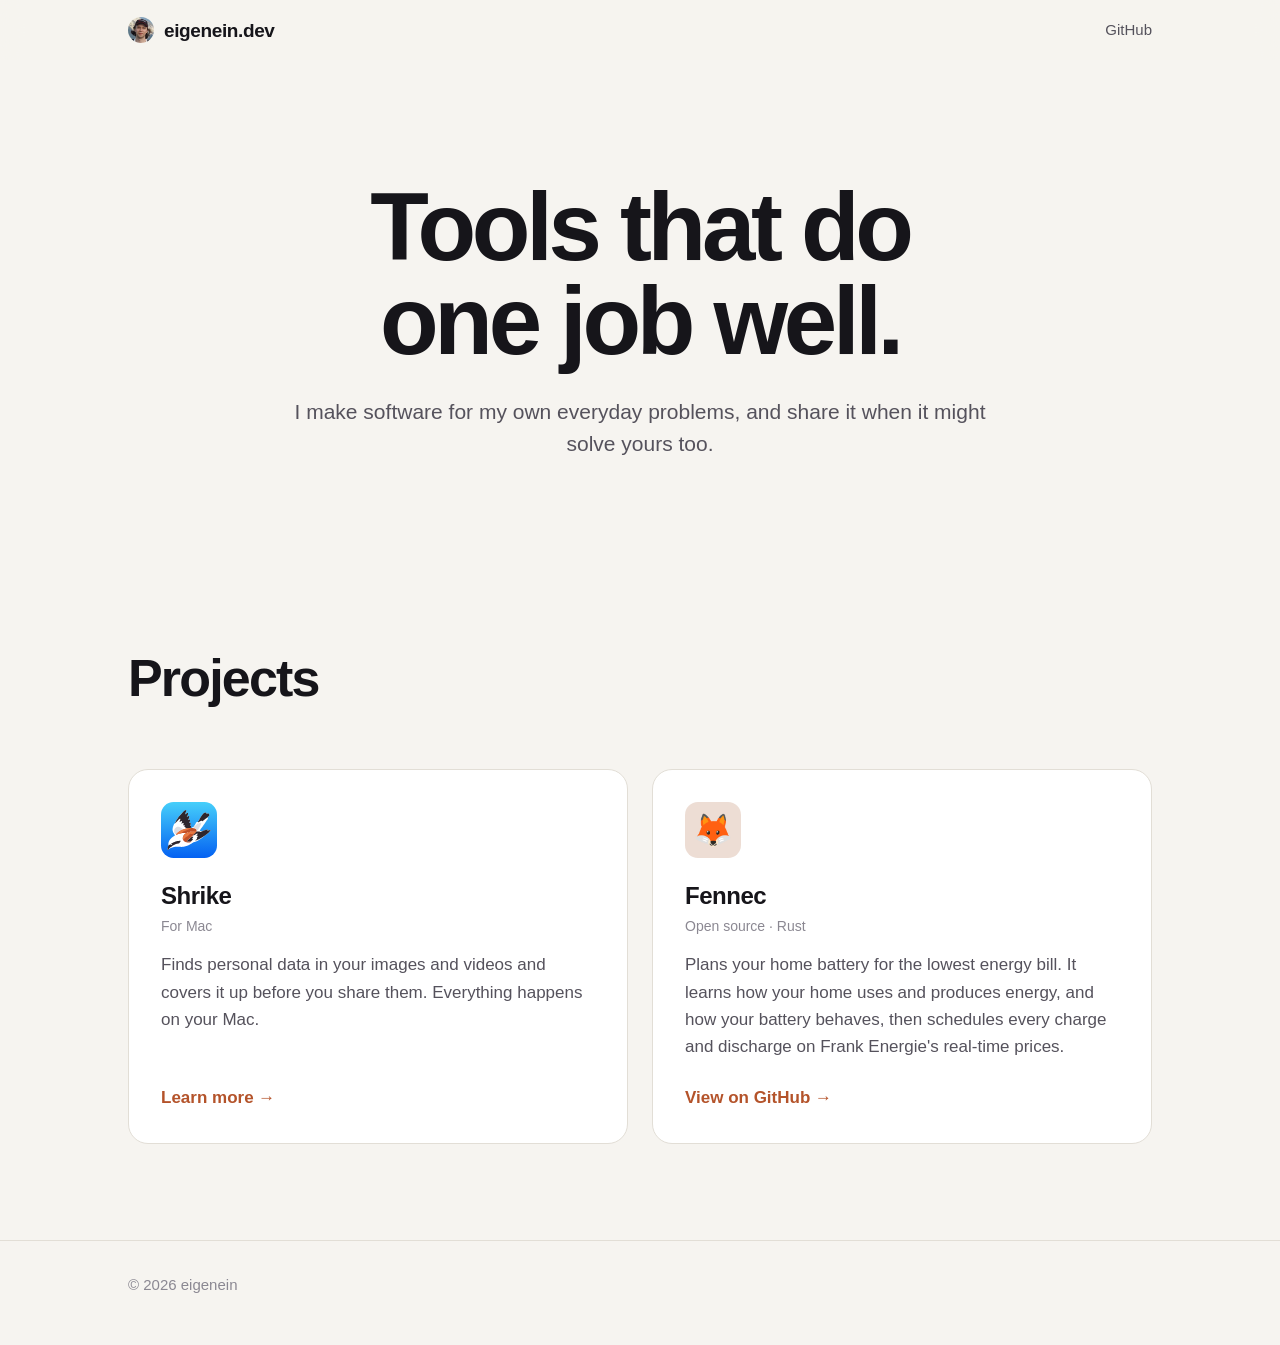
==== index.html @ 50143652 "Add the eigenein.dev home page Split style.css into the shared site theme at the root and Shrike's o" ====
<!DOCTYPE html>
<html lang="en">
  <head>
    <meta charset="utf-8">
    <meta name="viewport" content="width=device-width, initial-scale=1">
    <meta name="color-scheme" content="light dark">
    <meta name="description" content="Tools that do one job well, by eigenein: Shrike for the Mac and Fennec for home batteries.">
    <meta name="theme-color" content="#f6f4f0" media="(prefers-color-scheme: light)">
    <meta name="theme-color" content="#121115" media="(prefers-color-scheme: dark)">
    <title>eigenein.dev</title>
    <link rel="icon" href="favicon.ico" sizes="16x16 32x32 48x48">
    <link rel="apple-touch-icon" href="apple-touch-icon.png" sizes="180x180">
    <link rel="stylesheet" href="/style.css">
    <style>
      .tile-icon img {
        width: 100%;
        height: 100%;
      }

      .avatar {
        border-radius: 50%;
      }

      .tile-icon.fennec {
        background: color-mix(in srgb, var(--accent) 14%, var(--paper));
        font-size: 32px;
        line-height: 1;
      }
    </style>
  </head>
  <body>
    <a class="skip" href="#main">Skip to content</a>

    <header class="bar">
      <div class="wrap">
        <a class="wordmark" href="#top" aria-label="eigenein.dev, back to top">
          <img class="mark avatar" src="avatar.webp" width="26" height="26" alt="">
          eigenein.dev
        </a>
        <nav aria-label="Elsewhere">
          <a href="https://github.com/eigenein">GitHub</a>
        </nav>
      </div>
    </header>

    <main id="main">
      <section class="hero" id="top">
        <div class="wrap">
          <h1>Tools that do one job well.</h1>
          <p class="lede">
            I make software for my own everyday problems, and share it when it might solve yours too.
          </p>
        </div>
      </section>

      <section class="section" aria-labelledby="projects-title">
        <div class="wrap">
          <div class="section-head">
            <h2 id="projects-title">Projects</h2>
          </div>
          <ul class="tiles">
            <li>
              <a class="tile" href="/shrike/">
                <span class="tile-icon"><img src="/shrike/icon.svg" width="56" height="56" alt=""></span>
                <h3>Shrike</h3>
                <p class="meta">For Mac</p>
                <p>Finds personal data in your images and videos and covers it up before you share them. Everything happens on your Mac.</p>
                <span class="more">Learn more →</span>
              </a>
            </li>
            <li>
              <a class="tile" href="https://github.com/eigenein/fennec">
                <span class="tile-icon fennec" aria-hidden="true">🦊</span>
                <h3>Fennec</h3>
                <p class="meta">Open source · Rust</p>
                <p>Plans your home battery for the lowest energy bill. It learns how your home uses and produces energy, and how your battery behaves, then schedules every charge and discharge on Frank Energie's real-time prices.</p>
                <span class="more">View on GitHub →</span>
              </a>
            </li>
          </ul>
        </div>
      </section>
    </main>

    <footer class="foot">
      <div class="wrap">
        <p>© 2026 eigenein</p>
      </div>
    </footer>
  </body>
</html>
---- style.css ----
/* eigenein.dev theme: shared by every page. Page-specific styles live next to each page. */

/* Every page's theme-color metas repeat --paper: keep them in sync. */
:root {
  --paper: #f6f4f0;
  --paper-raised: #ffffff;
  --ink: #16151a;
  --ink-soft: #55525c;
  --ink-faint: #8b8892;
  --rule: #e2ded6;
  --accent: #b4532a;
  --shadow-card: 0 1px 2px rgb(0 0 0 / 0.06), 0 8px 24px -8px rgb(0 0 0 / 0.18);

  --font: ui-sans-serif, -apple-system, BlinkMacSystemFont, "SF Pro", "Inter", "Segoe UI", Roboto, sans-serif;
  --font-mono: ui-monospace, "SF Mono", SFMono-Regular, Menlo, Consolas, monospace;

  --gutter: clamp(20px, 5vw, 48px);
  --measure: 1120px;
  --section-space: clamp(56px, 8vw, 96px);
  --bar-height: 60px;
}

@media (prefers-color-scheme: dark) {
  :root {
    --paper: #121115;
    --paper-raised: #1b1a1f;
    --ink: #f1efeb;
    --ink-soft: #b3afb8;
    --ink-faint: #7d7983;
    --rule: #2a2830;
    --accent: #e8875c;
    --shadow-card: 0 1px 2px rgb(0 0 0 / 0.3), 0 8px 24px -8px rgb(0 0 0 / 0.5);
  }
}

/* Base */

*,
*::before,
*::after {
  box-sizing: border-box;
}

html {
  scroll-behavior: smooth;
  scroll-padding-top: calc(var(--bar-height) + 20px);
  -webkit-text-size-adjust: 100%;
}

body {
  margin: 0;
  background: var(--paper);
  color: var(--ink);
  font: 17px/1.6 var(--font);
  -webkit-font-smoothing: antialiased;
  text-rendering: optimizeLegibility;
}

a {
  color: var(--accent);
  text-decoration-thickness: 1px;
  text-underline-offset: 3px;
}

a:hover {
  text-decoration-thickness: 2px;
}

:focus-visible {
  outline: 2px solid var(--accent);
  outline-offset: 3px;
}

/* Round the ring around inline text only: boxes keep their own corners. */
a:focus-visible {
  border-radius: 4px;
}

.wrap {
  width: 100%;
  max-width: var(--measure);
  margin: 0 auto;
  padding: 0 var(--gutter);
}

.skip {
  position: absolute;
  left: -9999px;
}

.skip:focus {
  left: var(--gutter);
  top: 12px;
  z-index: 10;
  background: var(--ink);
  color: var(--paper);
  padding: 8px 14px;
  border-radius: 8px;
}

/* Top bar */

.bar {
  position: sticky;
  top: 0;
  z-index: 5;
  background: color-mix(in srgb, var(--paper) 82%, transparent);
  backdrop-filter: saturate(1.6) blur(14px);
  -webkit-backdrop-filter: saturate(1.6) blur(14px);
}

.bar .wrap {
  display: flex;
  align-items: center;
  justify-content: space-between;
  height: var(--bar-height);
}

.wordmark {
  display: inline-flex;
  align-items: center;
  gap: 10px;
  color: var(--ink);
  font: 650 19px/1 var(--font);
  letter-spacing: -0.02em;
  text-decoration: none;
}

.mark {
  width: 26px;
  height: 26px;
  flex: none;
}

.bar nav {
  display: flex;
  gap: clamp(16px, 3vw, 32px);
}

.bar nav a {
  color: var(--ink-soft);
  font-size: 15px;
  text-decoration: none;
}

.bar nav a:hover {
  color: var(--ink);
}

/* Hero */

.hero {
  padding: clamp(56px, 10vw, 120px) 0 clamp(48px, 8vw, 96px);
  text-align: center;
}

.eyebrow {
  margin: 0 0 20px;
  color: var(--accent);
  font: 600 13px/1 var(--font);
  letter-spacing: 0.14em;
  text-transform: uppercase;
}

.hero h1 {
  max-width: 14ch;
  margin: 0 auto;
  font: 700 clamp(44px, 8.4vw, 96px)/0.98 var(--font);
  letter-spacing: -0.045em;
  text-wrap: balance;
}

.lede {
  max-width: 34em;
  margin: 28px auto 0;
  color: var(--ink-soft);
  font-size: clamp(18px, 2.1vw, 21px);
  line-height: 1.5;
  text-wrap: pretty;
}

/* Sections */

.section {
  padding: var(--section-space) 0;
}

.section + .section {
  border-top: 1px solid var(--rule);
}

.section-head {
  max-width: 40em;
  margin-bottom: clamp(36px, 6vw, 64px);
}

.section-head h2 {
  margin: 0;
  font: 700 clamp(32px, 5vw, 52px)/1.04 var(--font);
  letter-spacing: -0.035em;
  text-wrap: balance;
}

.section-head :where(p) {
  margin: 18px 0 0;
  color: var(--ink-soft);
  font-size: 19px;
  text-wrap: pretty;
}

/* Tiles: a grid of cards, each one a single link */

.tiles {
  display: grid;
  grid-template-columns: repeat(auto-fit, minmax(min(100%, 340px), 1fr));
  gap: clamp(16px, 3vw, 24px);
  margin: 0;
  padding: 0;
  list-style: none;
}

.tile {
  display: flex;
  flex-direction: column;
  height: 100%;
  padding: clamp(24px, 4vw, 32px);
  border: 1px solid var(--rule);
  border-radius: 20px;
  background: var(--paper-raised);
  color: var(--ink);
  text-decoration: none;
  transition: border-color 0.2s, box-shadow 0.2s, transform 0.2s;
}

.tile:hover {
  border-color: color-mix(in srgb, var(--accent) 50%, var(--rule));
  box-shadow: var(--shadow-card);
  transform: translateY(-2px);
}

.tile:focus-visible {
  border-radius: 20px;
}

.tile-icon {
  display: grid;
  place-items: center;
  width: 56px;
  height: 56px;
  margin-bottom: 24px;
  flex: none;
  border-radius: 13px;
}

.tile h3 {
  margin: 0 0 4px;
  font: 650 24px/1.2 var(--font);
  letter-spacing: -0.02em;
}

.tile .meta {
  margin: 0 0 14px;
  color: var(--ink-faint);
  font-size: 14px;
}

.tile p {
  margin: 0;
  color: var(--ink-soft);
  text-wrap: pretty;
}

/* Pushed to the bottom so tiles of different lengths line their calls to action up. */
.tile .more {
  margin-top: auto;
  padding-top: 24px;
  color: var(--accent);
  font-weight: 550;
}

.tile:hover .more {
  text-decoration: underline;
  text-decoration-thickness: 2px;
  text-underline-offset: 3px;
}

/* Footer */

.foot {
  padding: 32px 0 48px;
  border-top: 1px solid var(--rule);
  color: var(--ink-faint);
  font-size: 15px;
}

.foot p {
  margin: 0;
}

@media (prefers-reduced-motion: reduce) {
  html {
    scroll-behavior: auto;
  }

  *,
  *::before,
  *::after {
    transition: none !important;
    animation: none !important;
  }
}
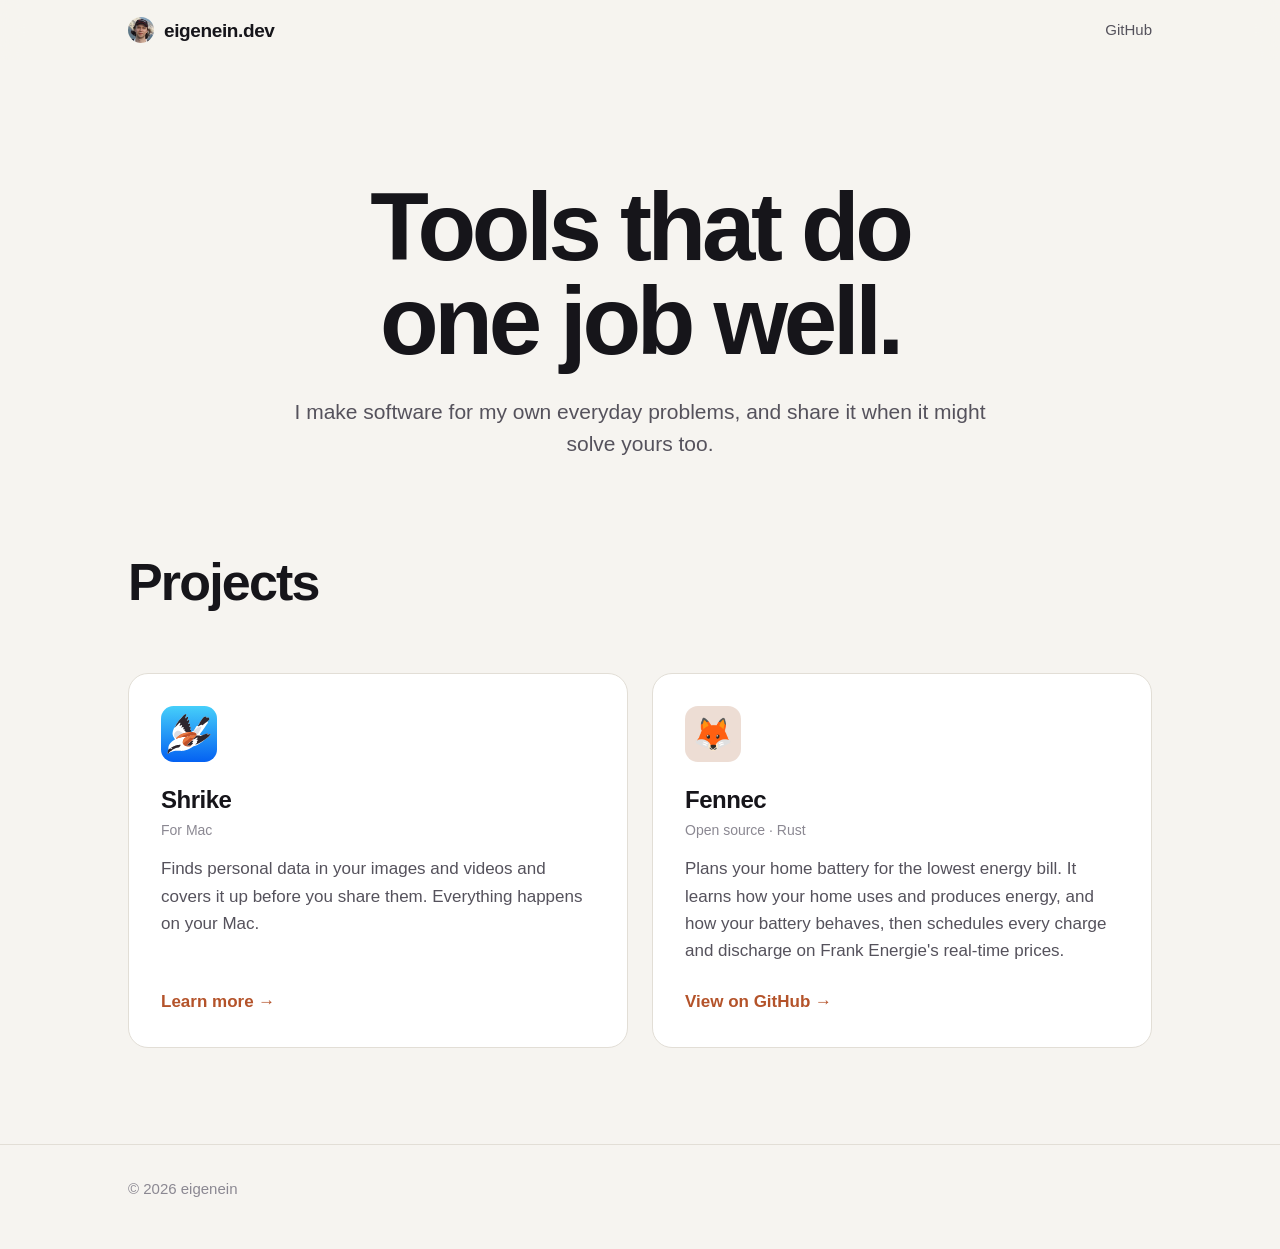
==== commit 97de944b: "Close the gap between the home page hero and the projects The home hero ends at the lede, so its bot" ====
--- a/index.html
+++ b/index.html
@@ -12,6 +12,11 @@
     <link rel="apple-touch-icon" href="apple-touch-icon.png" sizes="180x180">
     <link rel="stylesheet" href="/style.css">
     <style>
+      /* Unlike Shrike's, this hero ends at the lede, so its bottom padding would just stack on the section's and leave a void. */
+      .hero {
+        padding-bottom: 0;
+      }
+
       .tile-icon img {
         width: 100%;
         height: 100%;
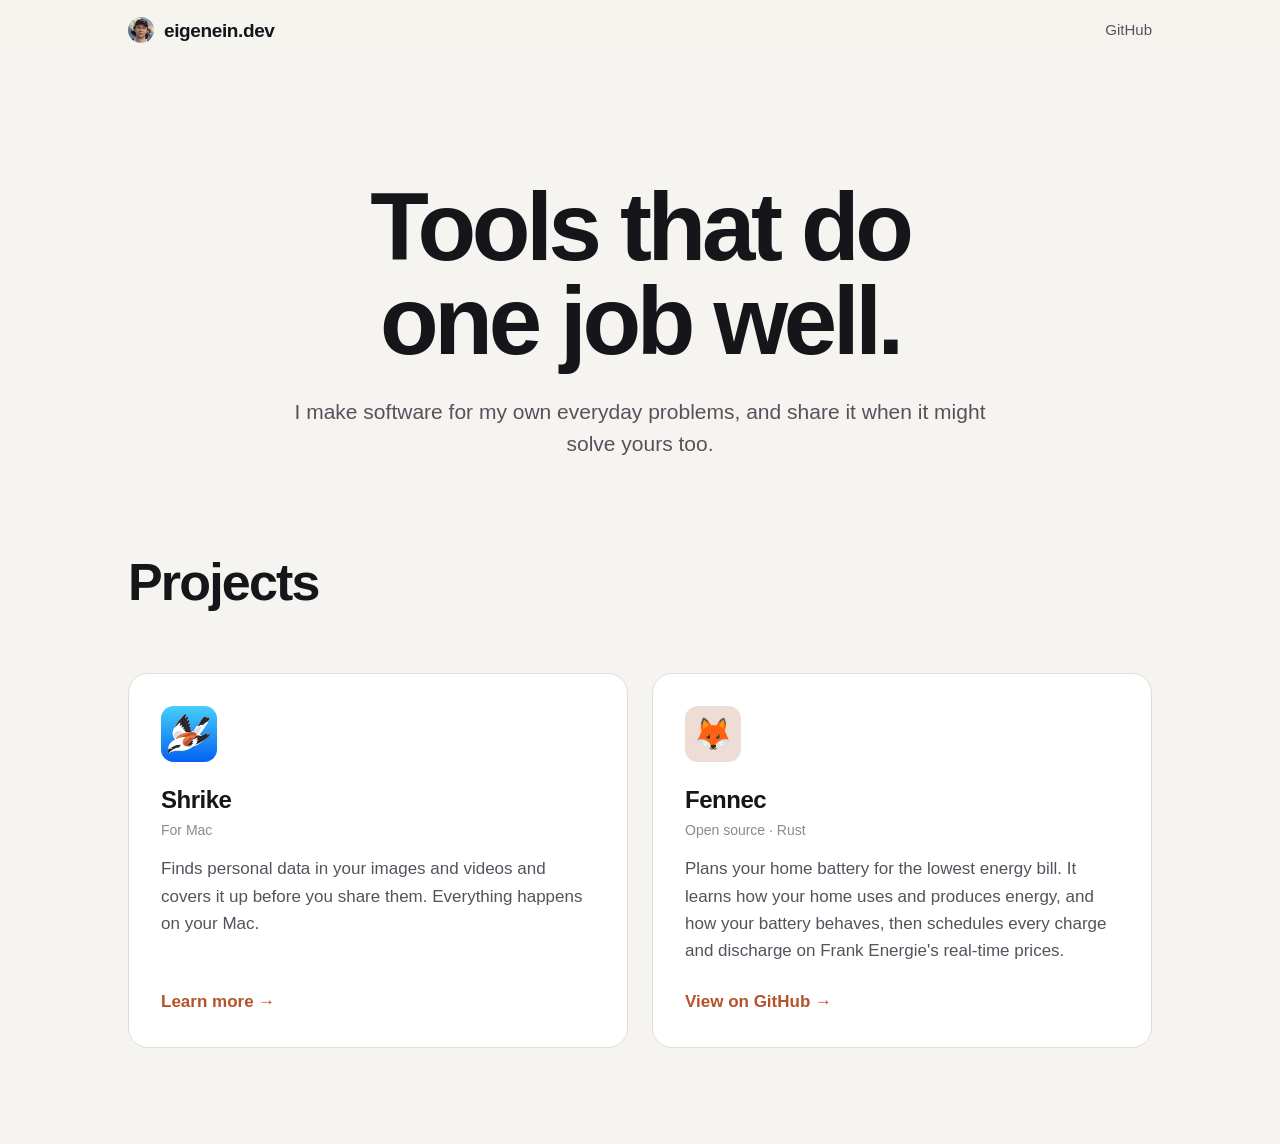
==== commit fa698b94: "Drop the lone copyright footer from the home page The fixed bar already links to GitHub, so the foot" ====
--- a/index.html
+++ b/index.html
@@ -86,11 +86,5 @@
         </div>
       </section>
     </main>
-
-    <footer class="foot">
-      <div class="wrap">
-        <p>© 2026 eigenein</p>
-      </div>
-    </footer>
   </body>
 </html>
--- a/style.css
+++ b/style.css
@@ -286,17 +286,6 @@
 
 /* Footer */
 
-.foot {
-  padding: 32px 0 48px;
-  border-top: 1px solid var(--rule);
-  color: var(--ink-faint);
-  font-size: 15px;
-}
-
-.foot p {
-  margin: 0;
-}
-
 @media (prefers-reduced-motion: reduce) {
   html {
     scroll-behavior: auto;
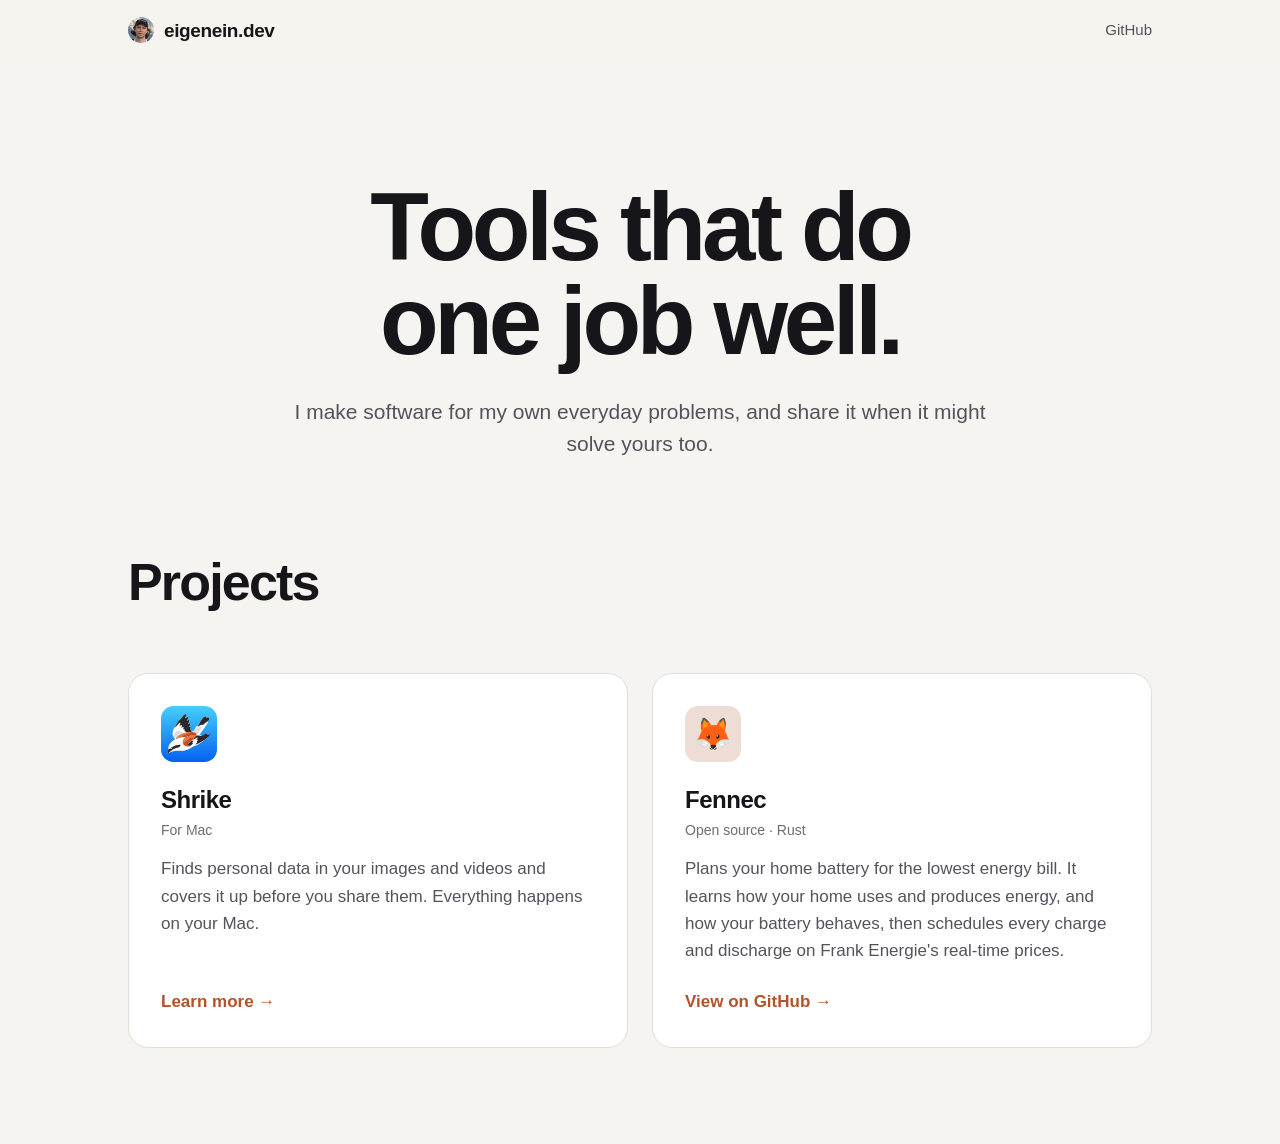
==== commit 5be47ae1: "Fix focus rings, contrast, and tile accessibility - Give the shared rounded focus ring zero specific" ====
--- a/index.html
+++ b/index.html
@@ -17,19 +17,93 @@
         padding-bottom: 0;
       }
 
+      .avatar {
+        border-radius: 50%;
+      }
+
+      /* Tiles: a grid of cards, each one a single link */
+
+      .tiles {
+        display: grid;
+        grid-template-columns: repeat(auto-fit, minmax(min(100%, 340px), 1fr));
+        gap: clamp(16px, 3vw, 24px);
+        margin: 0;
+        padding: 0;
+        list-style: none;
+      }
+
+      .tile {
+        display: flex;
+        flex-direction: column;
+        height: 100%;
+        padding: clamp(24px, 4vw, 32px);
+        border: 1px solid var(--rule);
+        border-radius: 20px;
+        background: var(--paper-raised);
+        color: var(--ink);
+        text-decoration: none;
+        transition: border-color 0.2s, box-shadow 0.2s, transform 0.2s;
+      }
+
+      .tile:hover,
+      .tile:focus-visible {
+        border-color: color-mix(in srgb, var(--accent) 50%, var(--rule));
+        box-shadow: var(--shadow-card);
+        transform: translateY(-2px);
+      }
+
+      .tile-icon {
+        display: grid;
+        place-items: center;
+        width: 56px;
+        height: 56px;
+        margin-bottom: 24px;
+        flex: none;
+        border-radius: 13px;
+      }
+
       .tile-icon img {
         width: 100%;
         height: 100%;
-      }
-
-      .avatar {
-        border-radius: 50%;
       }
 
       .tile-icon.fennec {
         background: color-mix(in srgb, var(--accent) 14%, var(--paper));
         font-size: 32px;
         line-height: 1;
+      }
+
+      .tile h3 {
+        margin: 0 0 4px;
+        font: 650 24px/1.2 var(--font);
+        letter-spacing: -0.02em;
+      }
+
+      .tile .meta {
+        margin: 0 0 14px;
+        color: var(--ink-faint);
+        font-size: 14px;
+      }
+
+      .tile p {
+        margin: 0;
+        color: var(--ink-soft);
+        text-wrap: pretty;
+      }
+
+      /* Pushed to the bottom so tiles of different lengths line their calls to action up. */
+      .tile .more {
+        margin-top: auto;
+        padding-top: 24px;
+        color: var(--accent);
+        font-weight: 550;
+      }
+
+      .tile:hover .more,
+      .tile:focus-visible .more {
+        text-decoration: underline;
+        text-decoration-thickness: 2px;
+        text-underline-offset: 3px;
       }
     </style>
   </head>
@@ -65,21 +139,21 @@
           </div>
           <ul class="tiles">
             <li>
-              <a class="tile" href="/shrike/">
+              <a class="tile" href="/shrike/" aria-labelledby="shrike-title shrike-more" aria-describedby="shrike-meta shrike-about">
                 <span class="tile-icon"><img src="/shrike/icon.svg" width="56" height="56" alt=""></span>
-                <h3>Shrike</h3>
-                <p class="meta">For Mac</p>
-                <p>Finds personal data in your images and videos and covers it up before you share them. Everything happens on your Mac.</p>
-                <span class="more">Learn more →</span>
+                <h3 id="shrike-title">Shrike</h3>
+                <p class="meta" id="shrike-meta">For Mac</p>
+                <p id="shrike-about">Finds personal data in your images and videos and covers it up before you share them. Everything happens on your Mac.</p>
+                <span class="more" id="shrike-more">Learn more <span aria-hidden="true">→</span></span>
               </a>
             </li>
             <li>
-              <a class="tile" href="https://github.com/eigenein/fennec">
+              <a class="tile" href="https://github.com/eigenein/fennec" aria-labelledby="fennec-title fennec-more" aria-describedby="fennec-meta fennec-about">
                 <span class="tile-icon fennec" aria-hidden="true">🦊</span>
-                <h3>Fennec</h3>
-                <p class="meta">Open source · Rust</p>
-                <p>Plans your home battery for the lowest energy bill. It learns how your home uses and produces energy, and how your battery behaves, then schedules every charge and discharge on Frank Energie's real-time prices.</p>
-                <span class="more">View on GitHub →</span>
+                <h3 id="fennec-title">Fennec</h3>
+                <p class="meta" id="fennec-meta">Open source · Rust</p>
+                <p id="fennec-about">Plans your home battery for the lowest energy bill. It learns how your home uses and produces energy, and how your battery behaves, then schedules every charge and discharge on Frank Energie's real-time prices.</p>
+                <span class="more" id="fennec-more">View on GitHub <span aria-hidden="true">→</span></span>
               </a>
             </li>
           </ul>
--- a/style.css
+++ b/style.css
@@ -6,7 +6,7 @@
   --paper-raised: #ffffff;
   --ink: #16151a;
   --ink-soft: #55525c;
-  --ink-faint: #8b8892;
+  --ink-faint: #6e6b75;
   --rule: #e2ded6;
   --accent: #b4532a;
   --shadow-card: 0 1px 2px rgb(0 0 0 / 0.06), 0 8px 24px -8px rgb(0 0 0 / 0.18);
@@ -26,7 +26,7 @@
     --paper-raised: #1b1a1f;
     --ink: #f1efeb;
     --ink-soft: #b3afb8;
-    --ink-faint: #7d7983;
+    --ink-faint: #8f8b95;
     --rule: #2a2830;
     --accent: #e8875c;
     --shadow-card: 0 1px 2px rgb(0 0 0 / 0.3), 0 8px 24px -8px rgb(0 0 0 / 0.5);
@@ -71,8 +71,8 @@
   outline-offset: 3px;
 }
 
-/* Round the ring around inline text only: boxes keep their own corners. */
-a:focus-visible {
+/* Round the ring around inline text, links or not. Zero specificity, so any box with its own corners keeps them. */
+:where(a, [tabindex]):focus-visible {
   border-radius: 4px;
 }
 
@@ -208,83 +208,7 @@
   text-wrap: pretty;
 }
 
-/* Tiles: a grid of cards, each one a single link */
-
-.tiles {
-  display: grid;
-  grid-template-columns: repeat(auto-fit, minmax(min(100%, 340px), 1fr));
-  gap: clamp(16px, 3vw, 24px);
-  margin: 0;
-  padding: 0;
-  list-style: none;
-}
-
-.tile {
-  display: flex;
-  flex-direction: column;
-  height: 100%;
-  padding: clamp(24px, 4vw, 32px);
-  border: 1px solid var(--rule);
-  border-radius: 20px;
-  background: var(--paper-raised);
-  color: var(--ink);
-  text-decoration: none;
-  transition: border-color 0.2s, box-shadow 0.2s, transform 0.2s;
-}
-
-.tile:hover {
-  border-color: color-mix(in srgb, var(--accent) 50%, var(--rule));
-  box-shadow: var(--shadow-card);
-  transform: translateY(-2px);
-}
-
-.tile:focus-visible {
-  border-radius: 20px;
-}
-
-.tile-icon {
-  display: grid;
-  place-items: center;
-  width: 56px;
-  height: 56px;
-  margin-bottom: 24px;
-  flex: none;
-  border-radius: 13px;
-}
-
-.tile h3 {
-  margin: 0 0 4px;
-  font: 650 24px/1.2 var(--font);
-  letter-spacing: -0.02em;
-}
-
-.tile .meta {
-  margin: 0 0 14px;
-  color: var(--ink-faint);
-  font-size: 14px;
-}
-
-.tile p {
-  margin: 0;
-  color: var(--ink-soft);
-  text-wrap: pretty;
-}
-
-/* Pushed to the bottom so tiles of different lengths line their calls to action up. */
-.tile .more {
-  margin-top: auto;
-  padding-top: 24px;
-  color: var(--accent);
-  font-weight: 550;
-}
-
-.tile:hover .more {
-  text-decoration: underline;
-  text-decoration-thickness: 2px;
-  text-underline-offset: 3px;
-}
-
-/* Footer */
+/* Motion */
 
 @media (prefers-reduced-motion: reduce) {
   html {
